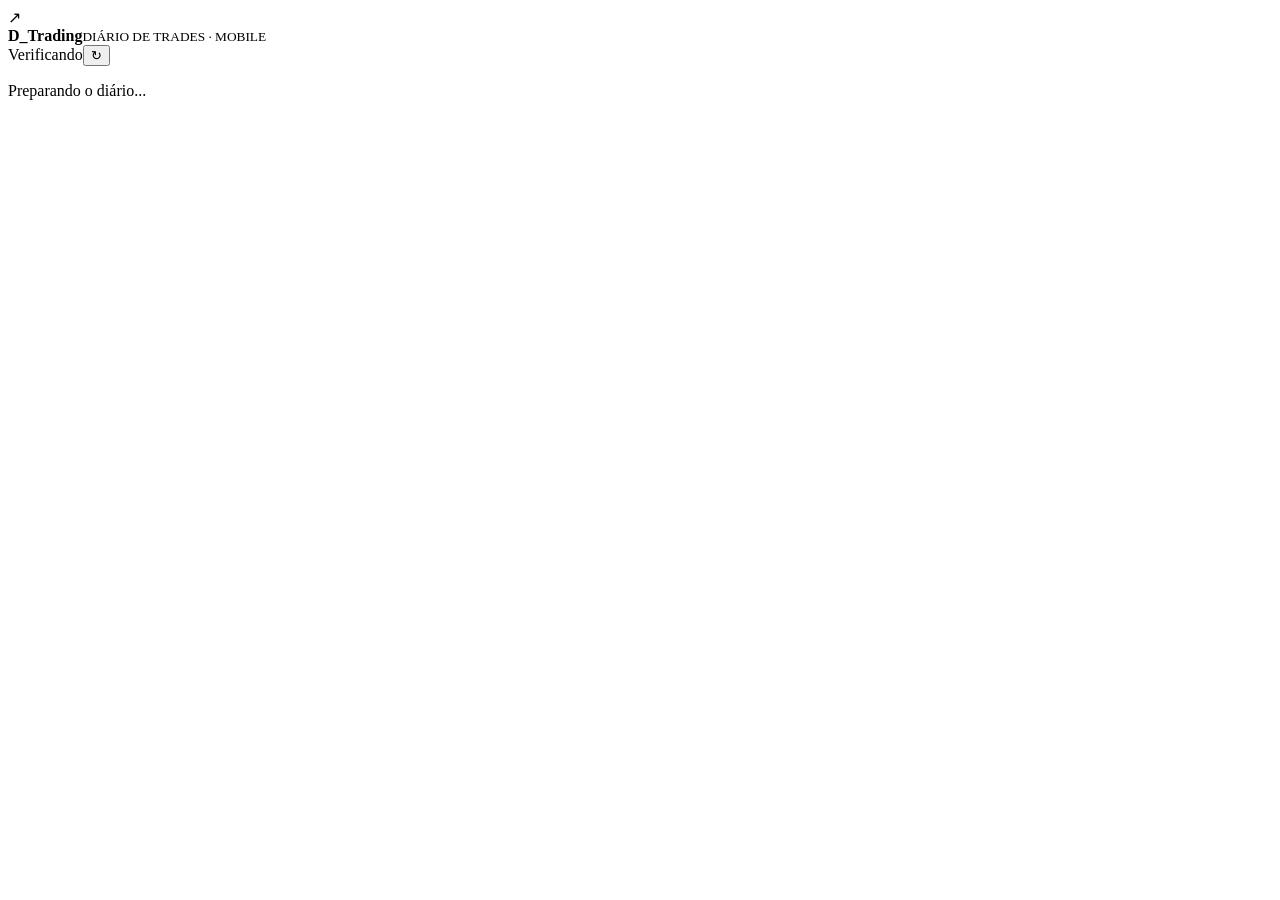
==== docs/index.html @ 9371b001 "feat(mobile): add iPhone PWA docs/index.html" ====
<!doctype html>
<html lang="pt-BR">
<head>
  <meta charset="utf-8">
  <meta name="viewport" content="width=device-width, initial-scale=1, viewport-fit=cover">
  <meta name="theme-color" content="#061811">
  <meta name="apple-mobile-web-app-capable" content="yes">
  <meta name="apple-mobile-web-app-status-bar-style" content="black-translucent">
  <meta name="apple-mobile-web-app-title" content="D_Trading">
  <meta name="description" content="Diário de trade sincronizado com o D_Trading no Windows.">
  <meta http-equiv="Content-Security-Policy" content="default-src 'self'; script-src 'self'; style-src 'self' 'unsafe-inline'; connect-src 'self' https://*.supabase.co; img-src 'self' blob: data:; font-src 'self'; object-src 'none'; base-uri 'self'; form-action 'self'; upgrade-insecure-requests">
  <link rel="manifest" href="./manifest.webmanifest">
  <link rel="icon" type="image/svg+xml" href="./icon.svg">
  <link rel="stylesheet" href="./styles.css">
  <title>D_Trading Mobile</title>
</head>
<body>
  <div id="app" class="app">
    <header class="topbar"><div class="brand"><span class="brandmark">↗</span><div><strong>D_Trading</strong><small>DIÁRIO DE TRADES · MOBILE</small></div></div><div class="top-right"><span id="net-status" class="net">Verificando</span><button id="sync-button" type="button" class="icon-button" title="Sincronizar" aria-label="Sincronizar">↻</button></div></header>
    <main id="screen" aria-live="polite"><section class="initial"><div class="spinner"></div><p>Preparando o diário...</p></section></main>
    <nav id="bottomnav" class="bottomnav" aria-label="Navegação principal" hidden>
      <button data-view="feed" type="button"><span class="navico">▦</span>Feed</button>
      <button data-view="dashboard" type="button"><span class="navico">◫</span>Dashboard</button>
      <button data-view="new" type="button"><span class="navico">⊕</span>Nova</button>
      <button data-view="settings" type="button"><span class="navico">⚙</span>Ajustes</button>
    </nav>
    <div id="toast" class="toast" role="status" aria-live="polite"></div>
  </div>
  <script defer src="./app.js"></script>
</body>
</html>
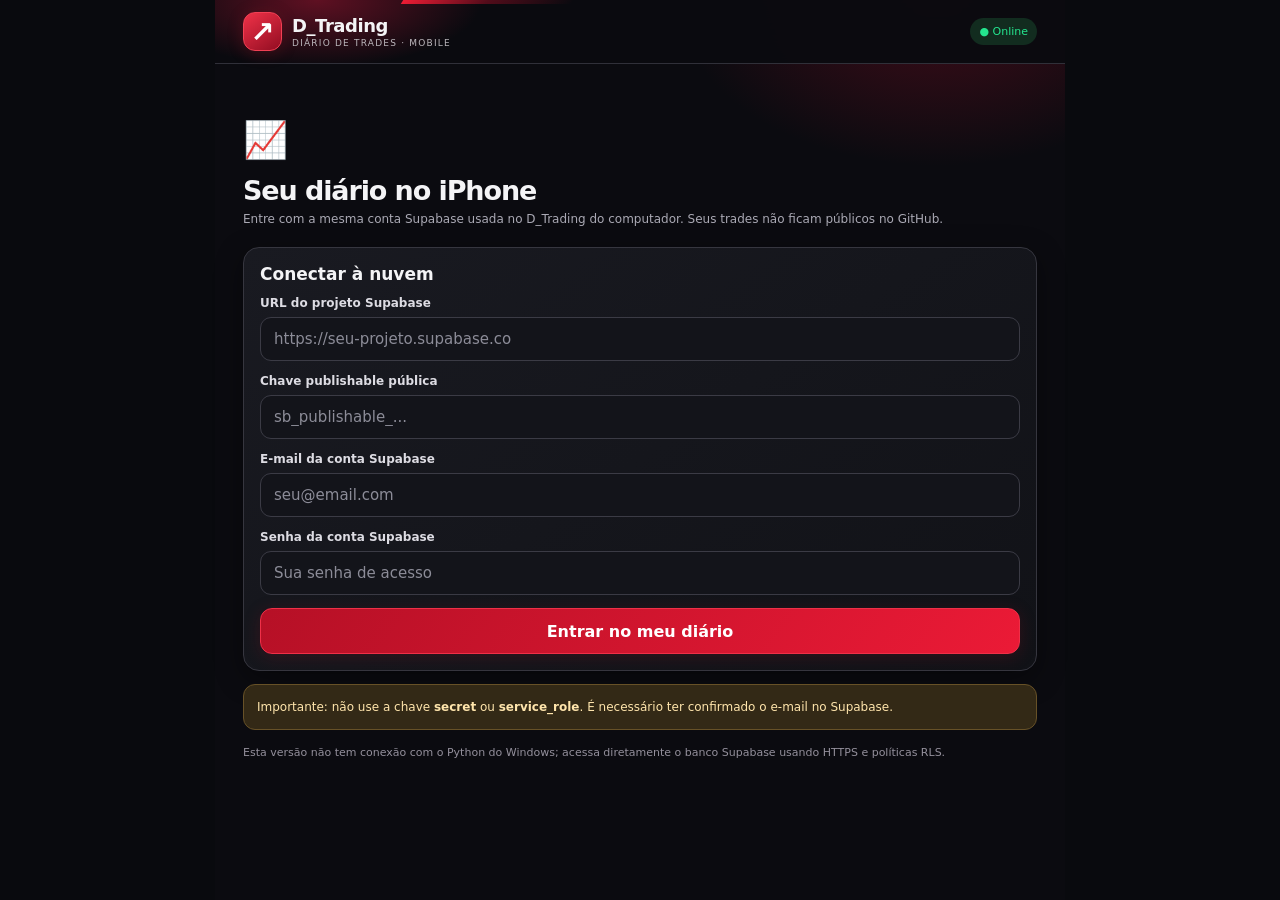
==== commit ae5a453e: "style(mobile): match red Trader Pro branding and refresh iPhone cache" ====
--- a/docs/index.html
+++ b/docs/index.html
@@ -3,7 +3,7 @@
 <head>
   <meta charset="utf-8">
   <meta name="viewport" content="width=device-width, initial-scale=1, viewport-fit=cover">
-  <meta name="theme-color" content="#061811">
+  <meta name="theme-color" content="#0b0b10">
   <meta name="apple-mobile-web-app-capable" content="yes">
   <meta name="apple-mobile-web-app-status-bar-style" content="black-translucent">
   <meta name="apple-mobile-web-app-title" content="D_Trading">
--- a/docs/styles.css
+++ b/docs/styles.css
@@ -0,0 +1,115 @@
+:root{color-scheme:dark;font-family:-apple-system,BlinkMacSystemFont,'Segoe UI',system-ui,sans-serif;background:#05110d;color:#e9f5f0;font-synthesis:none}
+*{box-sizing:border-box}body{margin:0;background:#05110d}button,input,select,textarea{font:inherit}button{cursor:pointer}a{color:#4bedaa}input,select,textarea{outline-color:#16c87d}button:focus-visible,a:focus-visible{outline:2px solid #00e18a;outline-offset:2px}
+.app{min-height:100vh;min-height:100dvh;max-width:850px;margin:auto;padding-bottom:calc(85px + env(safe-area-inset-bottom));background:radial-gradient(ellipse 500px 370px at 82% 0%,#0c3325 0%,transparent 78%),#05110d}
+.topbar{position:sticky;top:0;z-index:8;display:flex;justify-content:space-between;align-items:center;gap:10px;padding:calc(12px + env(safe-area-inset-top)) 16px 12px;background:rgba(5,17,13,.95);border-bottom:1px solid #1b3a2d;backdrop-filter:blur(18px)}.brand{display:flex;gap:10px;align-items:center}.brandmark{width:39px;height:39px;display:grid;place-items:center;background:linear-gradient(135deg,#11e087,#007746);border-radius:12px;color:#092417;font-size:29px;font-weight:850}.brand strong{display:block;font-size:18px;letter-spacing:-.45px}.brand small{display:block;font-size:9px;color:#a6b7ae;letter-spacing:1.2px;margin-top:2px}.top-right{display:flex;gap:9px;align-items:center}.net{font-size:11px;border-radius:30px;padding:7px 9px;background:#163525;color:#69e5a8;white-space:nowrap}.net.offline{background:#3c2a15;color:#ffbe66}.icon-button{width:35px;height:35px;background:#132a20;color:#94ffd0;border:1px solid #2b5d47;border-radius:11px;font-size:21px}.icon-button:disabled{opacity:.45}
+main{padding:19px 15px 25px}h1{margin:0;font-size:27px;letter-spacing:-1.1px}h2{font-size:17px;margin:0 0 12px}h3{font-size:15px;margin:0}.hint,.muted{color:#9cb5a7}.hint{font-size:12px;line-height:1.45;margin:5px 0 19px}.small{font-size:12px}.tiny{font-size:11px}.green{color:#23e183}.red{color:#ff6066}.orange{color:#ffd166}.bold{font-weight:800}.empty{padding:35px 15px;text-align:center;color:#a5b7ad}
+.panel,.trade,.stats-box{background:linear-gradient(135deg,rgba(13,37,28,.96),rgba(8,24,19,.96));border:1px solid #235441;border-radius:16px;padding:16px;margin:0 0 13px;box-shadow:0 3px 25px #0004}.stats-box{border-color:#184533}.panel-heading{display:flex;align-items:center;justify-content:space-between;gap:10px}.pill{border-radius:20px;padding:4px 9px;background:#153727;color:#73e8b0;font-size:11px;font-weight:700}.pill.loss{background:#401c22;color:#ff8990}.pill.gray{background:#27352f;color:#bdc8c2}.pnl{font-weight:850;font-variant-numeric:tabular-nums;letter-spacing:-.5px;white-space:nowrap}.pnl.big{font-size:28px}.pnl.medium{font-size:19px}.chart{width:100%;height:128px;overflow:hidden;display:block}.stat-grid{display:grid;grid-template-columns:repeat(2,1fr);gap:10px;margin-bottom:14px}.stat{background:#0b261b;border:1px solid #1b4c33;border-radius:13px;padding:15px}.stat label{display:block;color:#9ebaaa;font-size:11px;margin-bottom:8px}.stat strong{font-size:22px;letter-spacing:-.5px;line-height:1.2}.stat .foot{font-size:11px;color:#91a99d;margin-top:5px}
+.trade{padding:14px;border-color:#1d6646}.trade:active{border-color:#03f69a}.trade .trade-head{display:flex;justify-content:space-between;gap:10px;align-items:flex-start}.trade .symbol{font-size:19px;font-weight:850;letter-spacing:-.4px}.trade .labels{display:flex;gap:6px;flex-wrap:wrap;margin-top:6px}.trade .meta{font-size:12px;color:#9db6aa;margin-top:10px;display:flex;flex-wrap:wrap;gap:10px}.trade .summary{margin-top:12px;padding:11px;background:#051b11;border:1px solid #1e4835;border-radius:10px;display:flex;justify-content:space-between;align-items:center;gap:10px}.trade .desc{font-size:11px;color:#adc5b8}.trade.pending{border-style:dashed;border-color:#c6a35b}.pending-text{color:#ffd47a}.trade .tap{width:100%;text-align:left;background:none;border:0;padding:0;color:inherit}
+.filters{display:flex;gap:7px;margin:5px 0 13px}.filters button{padding:9px 15px;border:1px solid #235843;color:#a2d3bd;background:#0c2319;border-radius:40px;font-size:12px}.filters button.active{background:#006d42;color:#fff;border-color:#27f39d}.search{display:flex;gap:8px;margin-bottom:14px}.search input{flex:1;min-width:0}
+form{margin:0}.field{display:flex;flex-direction:column;gap:7px;margin-bottom:13px}.field label{font-size:12px;color:#bad8c8;font-weight:650}.field input,.field textarea,.field select,.search input{width:100%;background:#0a2118;border:1px solid #2b5745;border-radius:11px;color:#eefdf5;padding:12px 13px;font-size:15px}.field textarea{min-height:80px;resize:vertical}.field input::placeholder,.field textarea::placeholder,.search input::placeholder{color:#71917f}.field select option{background:#10251c}.two{display:grid;grid-template-columns:1fr 1fr;gap:10px}.two .field{min-width:0}.button{background:#06bf71;color:#052216;font-weight:800;border:1px solid #38dd98;border-radius:12px;padding:12px 15px;min-height:46px}.button.secondary{background:#0c2419;color:#a7ecc8;border-color:#285841}.button.danger{background:#411b20;color:#ffc0c0;border-color:#73303a}.button:disabled{opacity:.55;cursor:wait}.actions{display:flex;gap:8px}.actions .button{flex:1}.notice{border:1px solid #68592d;background:#2a2617;color:#ffe7aa;padding:13px;border-radius:12px;font-size:12px;line-height:1.5;margin-bottom:15px}.goodnotice{border-color:#14754b;background:#113525;color:#8ffcc5}.badnotice{border-color:#7e343a;background:#361b20;color:#ffb1b5}.sep{border:0;border-top:1px solid #284c39;margin:16px 0}.info-line{display:flex;justify-content:space-between;gap:10px;border-bottom:1px solid #1e3b2b;padding:10px 0;color:#abc4b5;font-size:13px}.info-line strong{color:#e6f5ed;text-align:right}.tagline{font-size:12px;color:#a5bfaf;margin:7px 0 14px}.file-preview{width:100%;max-height:65vh;object-fit:contain;border:1px solid #1a633f;border-radius:10px;background:#000;margin-top:10px}.load-image{display:block;width:100%}
+.bottomnav{position:fixed;bottom:0;left:50%;transform:translateX(-50%);width:min(100%,850px);display:flex;z-index:10;padding:8px 8px calc(8px + env(safe-area-inset-bottom));border-top:1px solid #24543d;background:rgba(3,23,15,.97);backdrop-filter:blur(18px);box-shadow:0 -5px 18px #0008}.bottomnav[hidden]{display:none}.bottomnav button{flex:1;padding:5px 2px;color:#8faf9d;border:0;background:transparent;display:flex;align-items:center;flex-direction:column;gap:4px;font-size:11px}.bottomnav button.active{color:#48efa0}.navico{font-size:23px;font-weight:600}
+.signin-title{margin-bottom:5px}.signin{margin-top:27px}.signin .logo-row{font-size:36px;margin-bottom:14px}.spinner{width:30px;height:30px;border:3px solid #244c37;border-top-color:#0cdb81;border-radius:50%;animation:spin .8s linear infinite;margin:auto}@keyframes spin{to{transform:rotate(360deg)}}.initial{text-align:center;margin:60px 0}.initial p{color:#adc7b6}
+.toast{position:fixed;left:50%;bottom:calc(87px + env(safe-area-inset-bottom));transform:translateX(-50%) translateY(20px);opacity:0;pointer-events:none;transition:all .2s;background:#0a4c30;color:#e4fff0;box-shadow:0 7px 22px #0009;border:1px solid #25b270;border-radius:12px;padding:11px 15px;font-size:12px;z-index:99;max-width:90%;width:max-content;text-align:center}.toast.show{transform:translateX(-50%) translateY(0);opacity:1}.footer-note{color:#789c85;font-size:11px;line-height:1.4;margin-top:13px}
+@media(min-width:650px){main{padding:28px 28px 40px}.stat-grid{grid-template-columns:repeat(4,1fr)}.topbar{padding-left:28px;padding-right:28px}}
+
+/* D_Trading Mobile • Trader Pro Vermelho (inspirado no tema Windows) */
+:root{background:#090a0e;color:#f4f4f6}
+body{background:#090a0e}
+a{color:#ff5b6b}
+input,select,textarea{outline-color:#eb2439}
+button:focus-visible,a:focus-visible{outline:2px solid #ff4057}
+.app{background:radial-gradient(ellipse 360px 230px at 85% 0%,#410c19 0%,transparent 72%),#0b0b10;max-width:850px}
+.topbar{background:radial-gradient(220px 90px at 12% 0%,#5f1022 0%,transparent 75%),rgba(11,11,16,.97);border-bottom:1px solid #303039;position:sticky}
+.topbar::after{content:"";position:absolute;left:22%;top:0;height:4px;width:20%;pointer-events:none;background:linear-gradient(110deg,#ee1c34,#520c1a,transparent);transform:skewX(-32deg)}
+.brandmark{background:linear-gradient(145deg,#f03248,#920d22);color:#fff;box-shadow:0 2px 15px #9d16264d;border:1px solid #f14054}
+.brand small{color:#bcb8bd}
+.net{background:#122c1f;color:#24e58e}
+.net.offline{background:#403022;color:#ffc66d}
+.icon-button{background:#1d1a21;border:1px solid #4f333b;color:#fff}
+.hint,.muted{color:#aaa9b4}
+.green{color:#0ee38b}.red{color:#ff475b}.orange{color:#ffb95d}
+.panel,.trade,.stats-box{background:linear-gradient(145deg,#191a21,#111217);border:1px solid #36363f;box-shadow:0 8px 28px #0006}
+.stats-box{border-color:#3d2631}
+.stat{background:#14151b;border-color:#34343e}
+.stat label,.stat .foot{color:#adaeb9}
+.pill{background:#142e20;color:#24df88}
+.pill.gray{background:#303039;color:#eee}
+.pill.loss{background:#4e1522;color:#ffa6b0}
+.pill.buy{background:#153a27;color:#39eb9d}
+.trade{border:1px solid #962031;background:linear-gradient(128deg,#1e171d,#111216)}
+.trade:active{border-color:#ff354b}
+.trade .meta{color:#b9b8c3}
+.trade .summary{background:#121318;border-color:#39333b}
+.trade .desc{color:#bdbbc4}
+.filters button{background:#14141a;border-color:#55212e;color:#ded9df}
+.filters button.active{background:linear-gradient(120deg,#980c20,#e91d36);border-color:#ff3b52;color:#fff;box-shadow:0 0 14px #b40c3144}
+.filters button.wins{border-color:#136b43;color:#28e88b}
+.filters button.wins.active{background:#0d633a;color:#fff;border-color:#20d976}
+.filters button.losses{border-color:#982439;color:#ff6977}
+.filters button.losses.active{background:#9d1427;color:#fff;border-color:#f8485f}
+.search input,.field input,.field textarea,.field select{background:#13141a;border-color:#3b3b45;color:#fff}
+.field label{color:#dddce3}
+.field input::placeholder,.field textarea::placeholder,.search input::placeholder{color:#8c8c98}
+.field select option{background:#14151b}
+.button{background:linear-gradient(125deg,#b61026,#eb1a36);color:#fff;border:1px solid #ef3048;box-shadow:0 3px 16px #8b0f2040}
+.button.secondary{background:#1c1b22;color:#eee;border-color:#45434f;box-shadow:none}
+.button.danger{background:#49131d;color:#ffd5dc;border-color:#953444}
+.notice{background:#332916;border-color:#675127;color:#ffe5ac}
+.goodnotice{background:#102d20;border-color:#167546;color:#adffd1}
+.badnotice{background:#3c1921;border-color:#923748;color:#ffbac4}
+.sep{border-top-color:#36343e}
+.info-line{border-bottom-color:#34313a;color:#bdbac5}
+.info-line strong{color:#fff}
+.tagline{color:#aaa6b1}
+.file-preview{border-color:#843345}
+.bottomnav{background:rgba(12,12,16,.985);border-top:1px solid #3f2932;box-shadow:0 -6px 25px #000a}
+.bottomnav button{color:#aaa9b5}
+.bottomnav button.active{color:#fff}
+.bottomnav button.active .navico{display:grid;place-items:center;background:linear-gradient(135deg,#9d0b20,#e82038);border:1px solid #fa4155;border-radius:9px;min-width:36px;min-height:34px;box-shadow:0 2px 13px #b4133266}
+.spinner{border-color:#66323e;border-top-color:#ee2840}
+.initial p{color:#c3bec7}
+.toast{background:#3b1420;border-color:#9d263a;color:#fff}
+.footer-note{color:#94909c}
+.chart{background:transparent}
+.red-overview{background:linear-gradient(135deg,#1b1b22,#121216);border:1px solid #39343e;border-radius:13px;padding:14px;margin:0 0 21px;box-shadow:0 6px 22px #0005}
+.red-overview-title{display:flex;align-items:center;justify-content:space-between;gap:9px}
+.red-overview-title h2{font-size:15px;margin:0;color:#fff}
+.red-overview-title h2 span{color:#fa2b46;font-size:21px;vertical-align:-2px;margin-right:6px}
+.red-overview-title small{font-size:10px;color:#c5c1cb;background:#24242d;border:1px solid #46404b;padding:6px 8px;border-radius:8px}
+.red-overview-sub{font-size:11px;color:#aaa7b3;margin:7px 0 10px}
+.red-overview-rule{border-top:1px solid #3a353e;margin:12px 0}
+.red-net{font-size:30px;font-weight:850;letter-spacing:-1px}
+.red-mini-chart{display:block;width:100%;height:72px;margin:8px 0 12px}
+.red-empty-chart{height:72px;display:grid;place-items:center;color:#7f7b87;border-bottom:1px solid #322e37;font-size:11px}
+.red-quad{display:grid;grid-template-columns:repeat(4,minmax(0,1fr));gap:6px}
+.red-quad>div{background:#121318;border:1px solid #34343d;border-radius:8px;padding:10px 4px;text-align:center;min-width:0}
+.red-quad small{display:block;color:#aba8b3;font-size:10px}
+.red-quad strong{display:block;font-size:18px;margin-top:5px}
+.red-feed-header h1{font-size:25px}
+.red-feed-header h1 span{color:#f52b47}
+.red-feed-header .hint{margin:4px 0 14px}
+.red-trade-card{padding:12px 13px;border-color:#8b1c2c;margin-bottom:12px}
+.red-trade-card .trade-heading{display:flex;align-items:center;gap:8px;min-width:0}
+.red-asset-symbol{flex:0 0 30px;display:grid;place-items:center;background:#38251e;color:#ffca5c;border:1px solid #5b3530;border-radius:8px;width:30px;height:30px;font-size:19px}
+.red-trade-card .trade-head{align-items:center}
+.red-trade-card .symbol{font-size:18px;color:#faf9fc}
+.red-trade-card .labels{margin-top:4px}
+.red-trade-card .trade-result{display:flex;flex-direction:column;align-items:flex-end;gap:5px}
+.red-trade-card .pnl.medium{font-size:19px}
+.red-result-pill{border-radius:100px;font-size:11px;font-weight:750;padding:4px 9px;background:#33323a;border:1px solid #4c4953;color:#ddd}
+.red-result-pill.is-win{background:#0b3b22;color:#18f38b;border-color:#136e43}
+.red-result-pill.is-loss{background:#481723;color:#ff7280;border-color:#98283c}
+.red-trade-card .meta{font-size:11px;gap:8px;margin-bottom:9px}
+.red-chart-slot{min-height:84px;display:flex;justify-content:center;align-items:center;gap:11px;padding:14px;background:linear-gradient(125deg,#060709,#14151a);border:1px solid #37343c;border-radius:9px;color:#aca8b5}
+.red-chart-ico{font-size:30px;color:#c92b42}
+.red-chart-slot span:last-child{display:flex;flex-direction:column;font-size:12px}
+.red-chart-slot small{color:#777783;margin-top:4px;font-size:10px}
+.red-facts{margin-top:11px}
+.red-facts>div{display:flex;justify-content:space-between;align-items:center;gap:10px;padding:7px 2px;border-bottom:1px solid #333139;font-size:12px}
+.red-facts span{color:#bab7c1}
+.red-facts b{color:#eee;max-width:60%;text-align:right;overflow-wrap:anywhere}
+.red-facts b.green{color:#11e38c}.red-facts b.red{color:#ff6470}
+.red-open{text-align:right;font-size:11px;color:#f88390;margin-top:10px;font-weight:750}
+.red-open span{font-size:18px;vertical-align:-2px}
+@media(min-width:650px){.red-feed-page{max-width:790px;margin:auto}.red-quad strong{font-size:20px}}
+@media(max-width:390px){.red-trade-card .pnl.medium{font-size:16px}.red-quad strong{font-size:16px}.red-overview{padding:11px}.red-trade-card .trade-heading{gap:5px}.red-trade-card .symbol{font-size:16px}}
